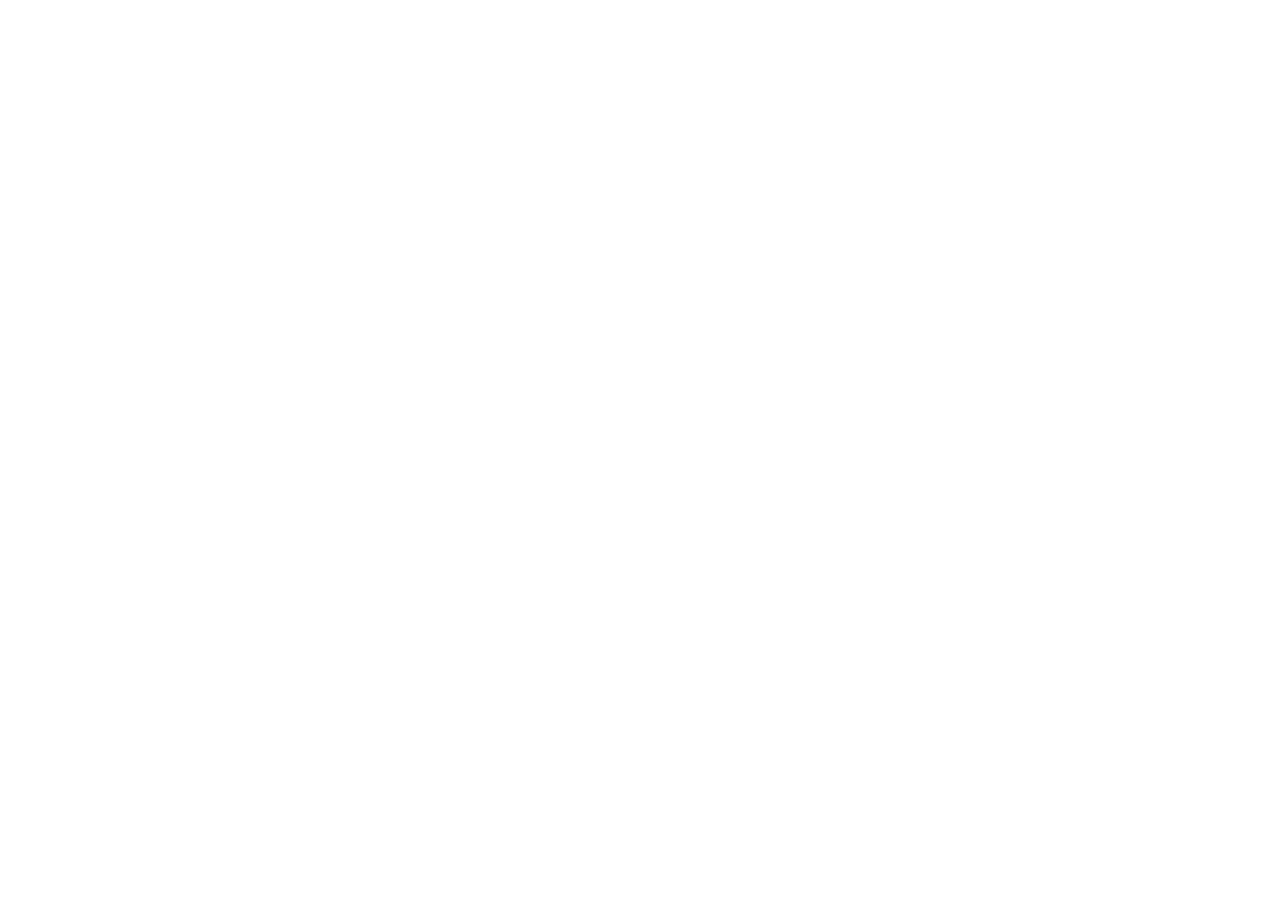
==== index.html @ 9a42b922 "initial commit" ====
<!DOCTYPE html>
<html lang="en">
<head>
    <meta charset="UTF-8">
    <meta name="viewport" content="width=device-width, initial-scale=1.0">
    <title>Document</title>
</head>
<body>
    
</body>
</html>
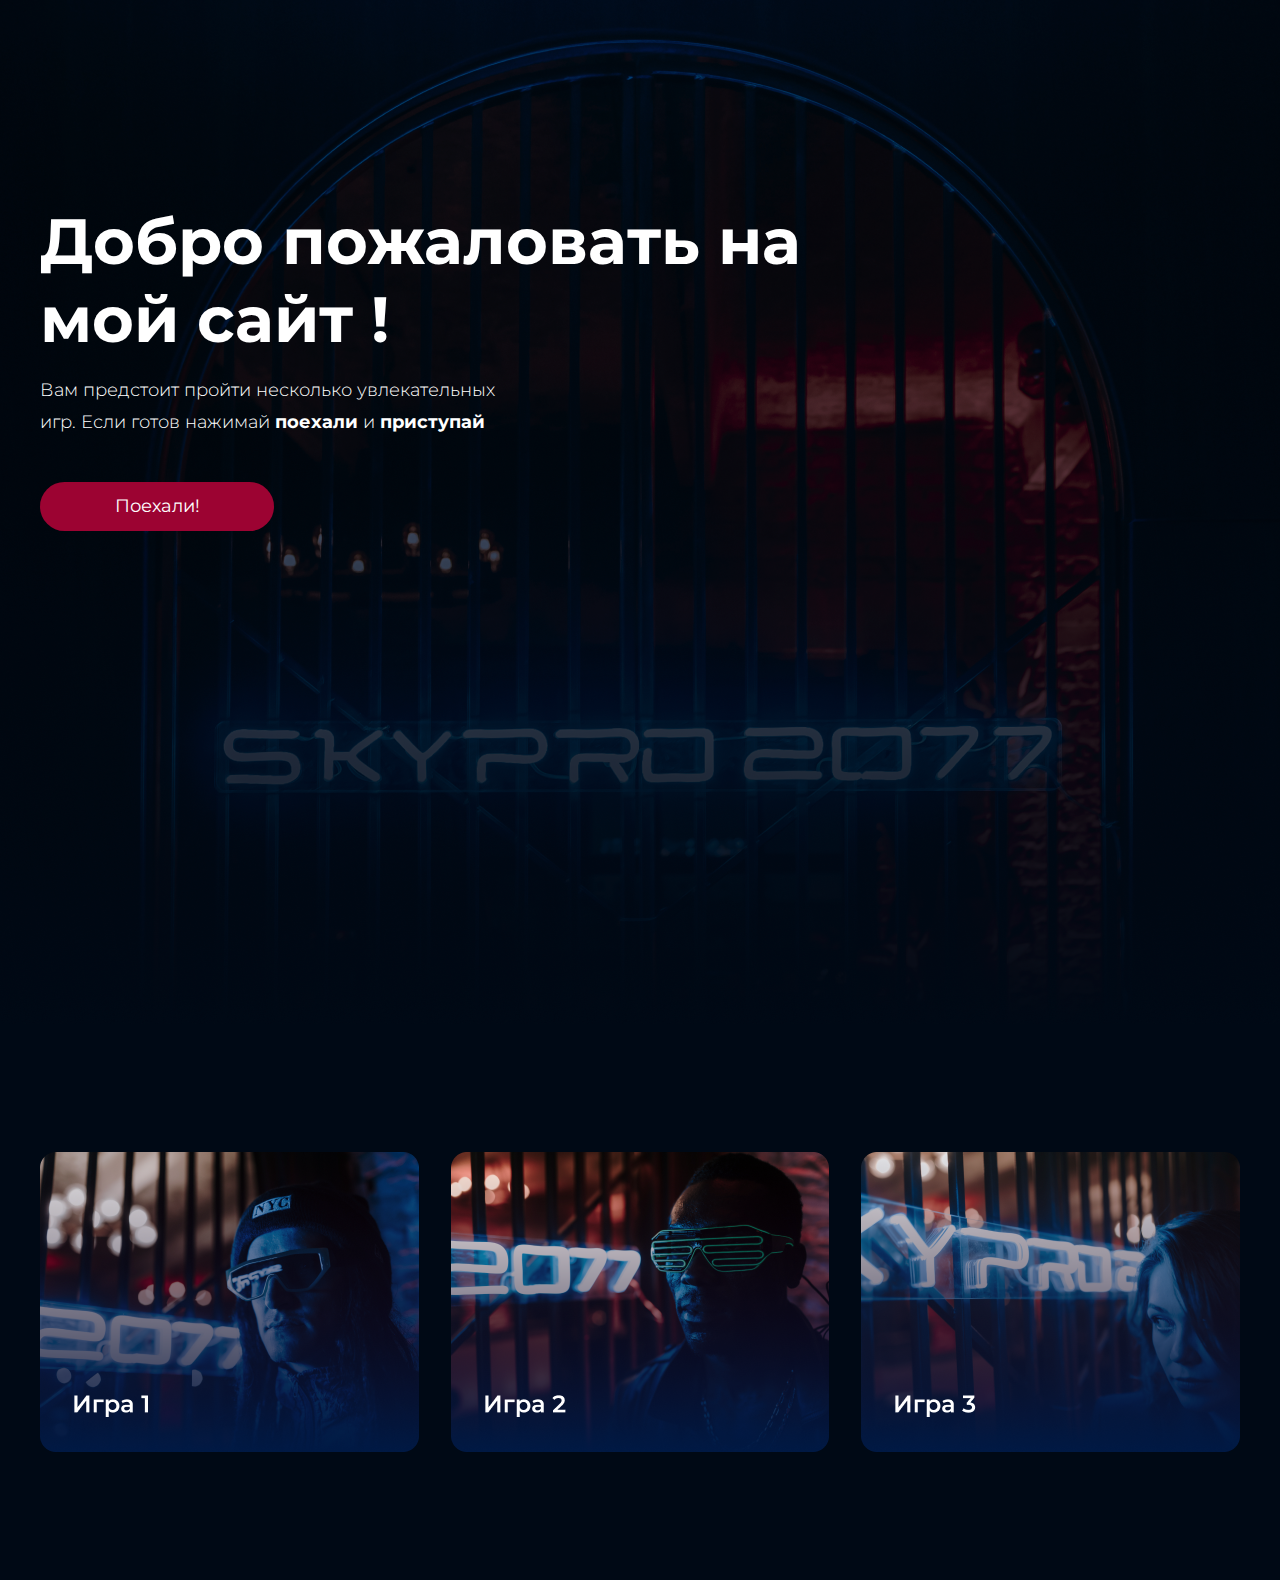
==== commit a0af192f: "hw-1 done!" ====
--- a/index.html
+++ b/index.html
@@ -1,11 +1,28 @@
 <!DOCTYPE html>
 <html lang="en">
+
 <head>
     <meta charset="UTF-8">
     <meta name="viewport" content="width=device-width, initial-scale=1.0">
+    <link rel="stylesheet" href="style.css">
+    <link rel="preconnect" href="https://fonts.googleapis.com">
+    <link rel="preconnect" href="https://fonts.gstatic.com" crossorigin>
+    <link href="https://fonts.googleapis.com/css2?family=Montserrat:wght@300;400;500;700&display=swap" rel="stylesheet">
     <title>Document</title>
 </head>
+
 <body>
-    
+    <div class="header center">
+        <h1 class="header_title">Добро пожаловать на мой сайт !</h1>
+        <h3 class="header_content">Вам предстоит пройти несколько увлекательных игр. Если готов нажимай <span
+                style="font-weight: 700;">поехали</span> и <span style="font-weight: 700;">приступай</span></h3>
+        <button class="header_button">Поехали!</button>
+    </div>
+    <footer class="group center">
+        <a class="group_content" href="#"><img src="Group 1.png" alt="игра1"></a>
+        <a class="group_content" href="#"><img src="Group 2.png" alt="игра2"></a>
+        <a class="group_content" href="#"><img src="Group 3.png" alt="игра3"></a>
+    </footer>
 </body>
+
 </html>--- a/style.css
+++ b/style.css
@@ -0,0 +1,77 @@
+*{
+    margin: 0;
+    padding: 0;
+}
+*{
+    font-family: 'Montserrat', sans-serif;
+}
+.center {
+    padding-left: calc(50% - 600px);
+    padding-right: calc(50% - 600px);
+}
+button {
+    font-family: inherit;
+}
+a {
+    text-decoration: none;
+}
+.header{
+    background-image: url(header1.png);
+    background-repeat: no-repeat;
+    background-position: center;
+    background-size: cover;
+    height: 1024px;
+}
+.header_title{
+    padding-top: 217px;
+    color: #FFF;
+    font-size: 64px;
+    font-style: normal;
+    font-weight: 700;
+    line-height: normal;
+    display: flex;
+    width: 788.778px;
+    height: 125.007px;
+    flex-direction: column;
+    justify-content: center;
+    flex-shrink: 0;
+}
+.header_content{
+    color: #FFF;
+    font-size: 18px;
+    font-style: normal;
+    font-weight: 300;
+    line-height: 32px;
+    padding-top: 32px;
+    width: 481px;
+}
+.header_button{
+    border-radius: 30px;
+    background: #9C0332;
+    box-sizing: border-box;
+    width: 234.063px;
+    height: 48.603px;
+    flex-shrink: 0;
+    border-style: none;
+    color: #FFFFFF;
+    margin-top: 44px;
+    font-size: 18px;
+    font-style: normal;
+    font-weight: 400;
+    line-height: normal;
+    padding-top: 13px;
+    padding-bottom: 13px;
+}
+.group{
+    background-image: url(back2.png);
+    background-repeat: no-repeat;
+    background-position: center;
+    background-size: cover;
+    height: 556px;
+    display: flex;
+    gap: 32px;
+}
+.group_content{
+    margin-top: 128px;
+    margin-bottom: 128px;
+}
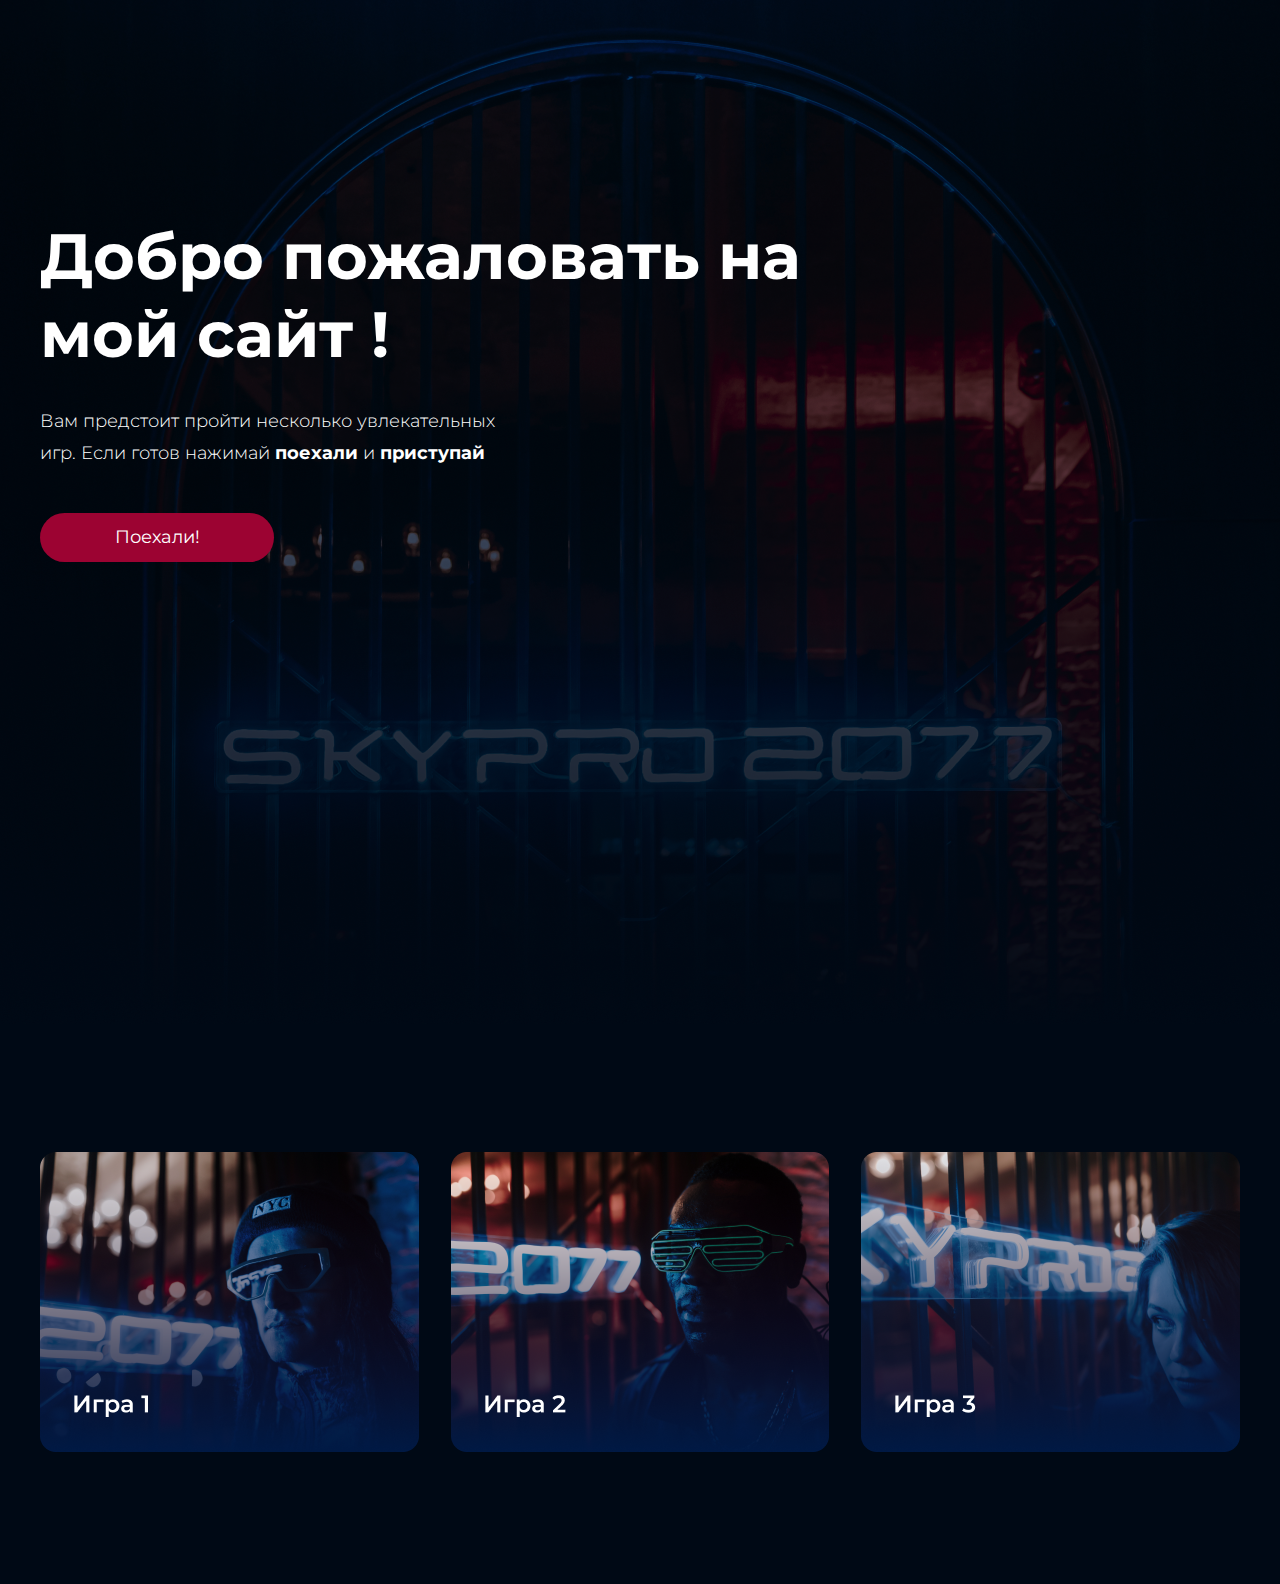
==== commit 828f7625: "hw-3 done" ====
--- a/index.html
+++ b/index.html
@@ -13,16 +13,16 @@
 
 <body>
     <div class="header center">
-        <h1 class="header_title">Добро пожаловать на мой сайт !</h1>
-        <h3 class="header_content">Вам предстоит пройти несколько увлекательных игр. Если готов нажимай <span
+        <h1 class="header__title">Добро пожаловать на мой сайт !</h1>
+        <h3 class="header__content">Вам предстоит пройти несколько увлекательных игр. Если готов нажимай <span
                 style="font-weight: 700;">поехали</span> и <span style="font-weight: 700;">приступай</span></h3>
-        <button class="header_button">Поехали!</button>
+        <button class="header__button">Поехали!</button>
     </div>
-    <footer class="group center">
-        <a class="group_content" href="#"><img src="Group 1.png" alt="игра1"></a>
-        <a class="group_content" href="#"><img src="Group 2.png" alt="игра2"></a>
-        <a class="group_content" href="#"><img src="Group 3.png" alt="игра3"></a>
-    </footer>
+    <div class="group center">
+        <a class="group__game" href="#"><img class="group__img" src="img/Group 1.png" alt="Игра первая"></a>
+        <a class="group__game" href="#"><img class="group__img" src="img/Group 2.png" alt="Игра вторая"></a>
+        <a class="group__game" href="#"><img class="group__img" src="img/Group 3.png" alt="Игра третья"></a>
+    </div>
 </body>
 
 </html>--- a/style.css
+++ b/style.css
@@ -1,77 +1,159 @@
-*{
-    margin: 0;
-    padding: 0;
+* {
+  margin: 0;
+  padding: 0;
 }
-*{
-    font-family: 'Montserrat', sans-serif;
+
+* {
+  font-family: "Montserrat", sans-serif;
 }
+
 .center {
-    padding-left: calc(50% - 600px);
-    padding-right: calc(50% - 600px);
+  padding-left: calc(50% - 600px);
+  padding-right: calc(50% - 600px);
 }
+
 button {
-    font-family: inherit;
+  font-family: inherit;
 }
+
 a {
-    text-decoration: none;
+  text-decoration: none;
 }
-.header{
-    background-image: url(header1.png);
-    background-repeat: no-repeat;
-    background-position: center;
-    background-size: cover;
-    height: 1024px;
+
+@keyframes click {
+  0% {
+    animation-timing-function: ease-out;
+    transform: scale(1);
+    transform-origin: center center;
+  }
+  10% {
+    animation-timing-function: ease-in;
+    transform: scale(0.91);
+  }
+  17% {
+    animation-timing-function: ease-out;
+    transform: scale(0.98);
+  }
+  33% {
+    animation-timing-function: ease-in;
+    transform: scale(0.87);
+  }
+  45% {
+    animation-timing-function: ease-out;
+    transform: scale(1);
+  }
 }
-.header_title{
-    padding-top: 217px;
-    color: #FFF;
-    font-size: 64px;
-    font-style: normal;
+.header {
+  background-image: url(img/header1.png);
+  background-repeat: no-repeat;
+  background-position: center;
+  background-size: cover;
+  height: 1024px;
+}
+.header__title {
+  padding-top: 217px;
+  color: #FFF;
+  font-size: 64px;
+  font-style: normal;
+  font-weight: 700;
+  line-height: normal;
+  display: flex;
+  width: 788.778px;
+  flex-direction: column;
+  justify-content: center;
+  flex-shrink: 0;
+}
+.header__content {
+  color: #FFF;
+  font-size: 18px;
+  font-style: normal;
+  font-weight: 300;
+  line-height: 32px;
+  padding-top: 32px;
+  width: 481px;
+}
+.header__button {
+  border-radius: 30px;
+  background: #9C0332;
+  box-sizing: border-box;
+  width: 234.063px;
+  height: 48.603px;
+  flex-shrink: 0;
+  border-style: none;
+  color: #FFFFFF;
+  margin-top: 44px;
+  font-size: 18px;
+  font-style: normal;
+  font-weight: 400;
+  line-height: normal;
+  padding-top: 13px;
+  padding-bottom: 13px;
+  animation: click 5s ease-out 0s 3 normal forwards;
+  transition: all 0.5s;
+}
+.header__button:hover {
+  transform: scale(1.05);
+}
+
+.group {
+  background-image: url(img/back2.png);
+  background-repeat: no-repeat;
+  background-position: center;
+  background-size: cover;
+  display: flex;
+  gap: 32px;
+  padding-top: 128px;
+  padding-bottom: 128px;
+}
+.group__img {
+  transition: all 0.5s;
+}
+.group__img:hover {
+  transform: scale(1.05);
+}
+
+@media (max-width: 767px) {
+  .center {
+    padding-left: 16px;
+    padding-right: 16px;
+  }
+  .header {
+    display: flex;
+    flex-direction: column;
+    align-items: center;
+    height: 735px;
+  }
+  .header__title {
+    color: rgb(255, 255, 255);
+    font-family: Montserrat;
+    font-size: 32px;
     font-weight: 700;
-    line-height: normal;
+    line-height: 39px;
+    letter-spacing: 0px;
+    text-align: center;
+    width: 343px;
+    padding-top: 238px;
+  }
+  .header__content {
+    color: rgb(255, 255, 255);
+    font-family: Montserrat;
+    font-size: 14px;
+    font-weight: 300;
+    line-height: 22px;
+    letter-spacing: 0px;
+    text-align: center;
+    width: 343px;
+    padding-top: 32px;
+  }
+  .header__button {
+    margin-top: 32px;
+  }
+  .group {
     display: flex;
-    width: 788.778px;
-    height: 125.007px;
     flex-direction: column;
-    justify-content: center;
-    flex-shrink: 0;
-}
-.header_content{
-    color: #FFF;
-    font-size: 18px;
-    font-style: normal;
-    font-weight: 300;
-    line-height: 32px;
-    padding-top: 32px;
-    width: 481px;
-}
-.header_button{
-    border-radius: 30px;
-    background: #9C0332;
-    box-sizing: border-box;
-    width: 234.063px;
-    height: 48.603px;
-    flex-shrink: 0;
-    border-style: none;
-    color: #FFFFFF;
-    margin-top: 44px;
-    font-size: 18px;
-    font-style: normal;
-    font-weight: 400;
-    line-height: normal;
-    padding-top: 13px;
-    padding-bottom: 13px;
-}
-.group{
-    background-image: url(back2.png);
-    background-repeat: no-repeat;
-    background-position: center;
-    background-size: cover;
-    height: 556px;
-    display: flex;
     gap: 32px;
-}
-.group_content{
-    margin-top: 128px;
-    margin-bottom: 128px;
-}
+  }
+  .group__img {
+    width: 343px;
+  }
+}/*# sourceMappingURL=style.css.map */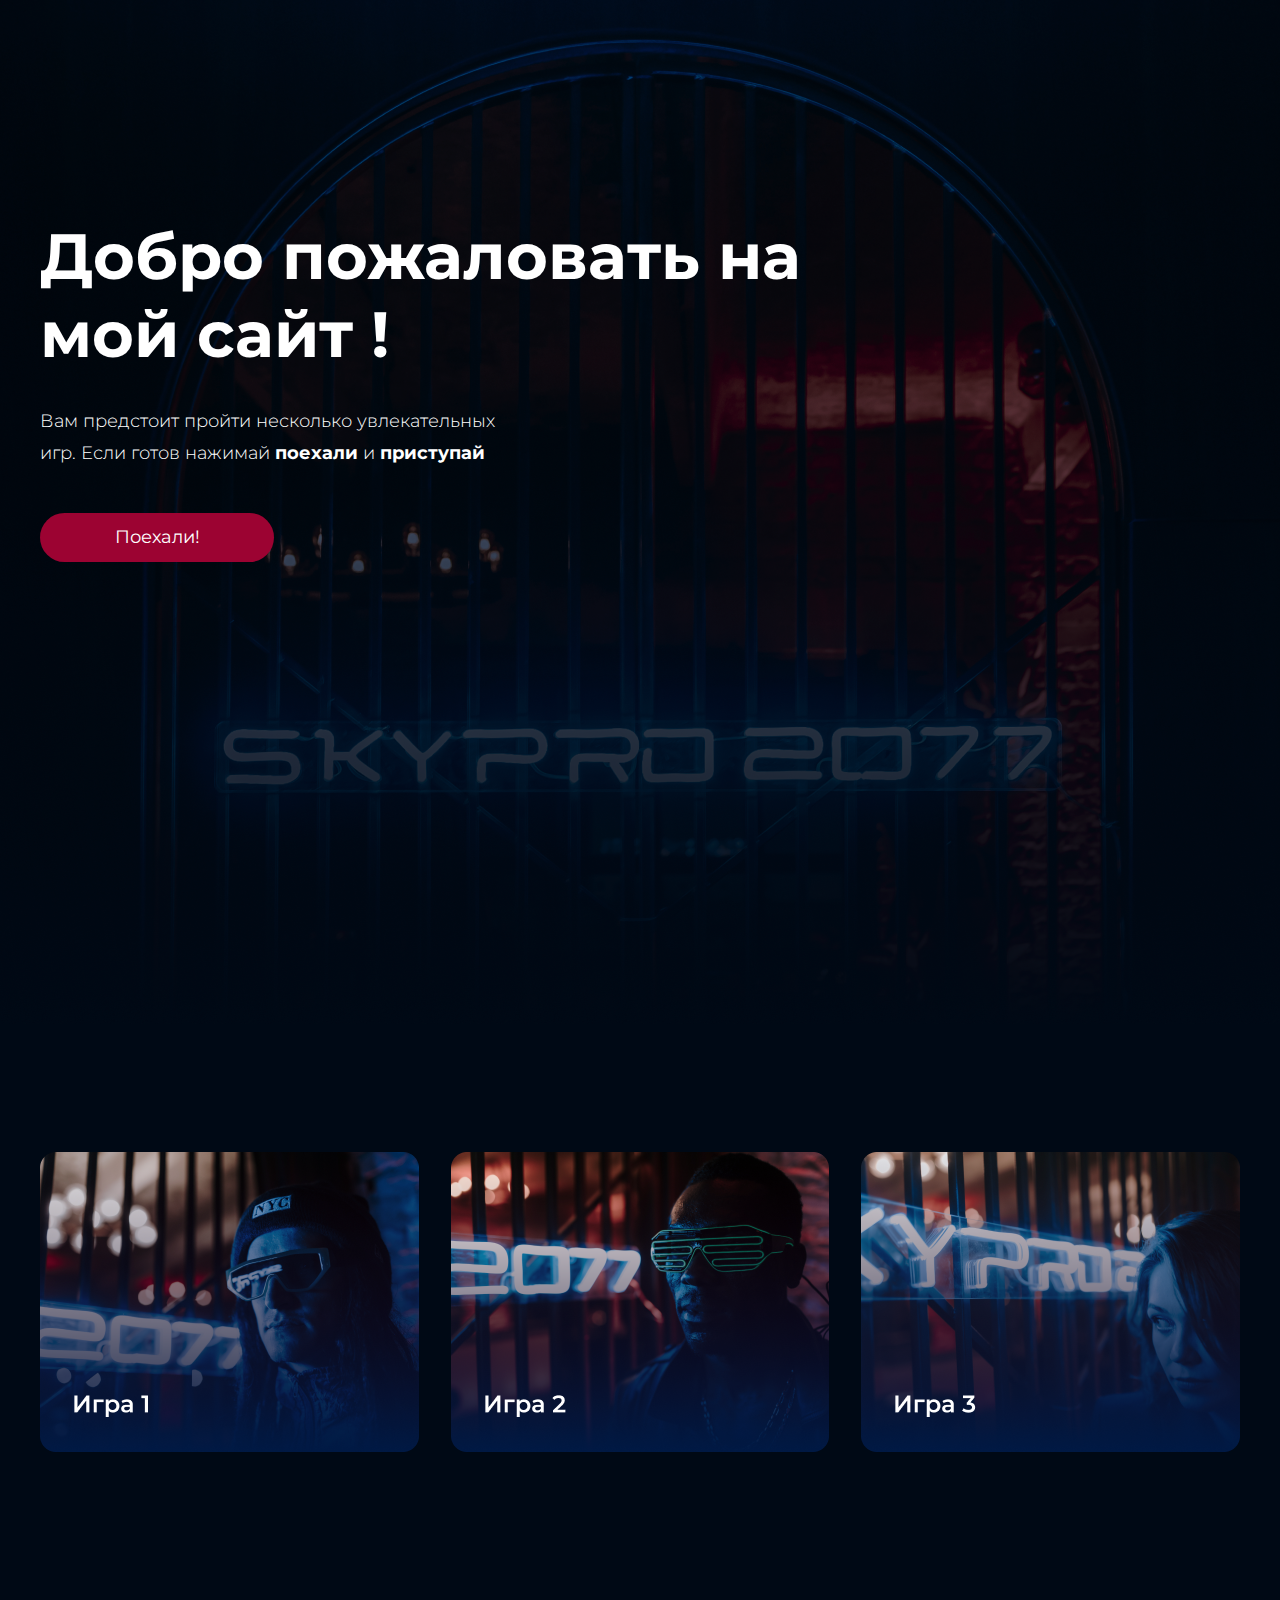
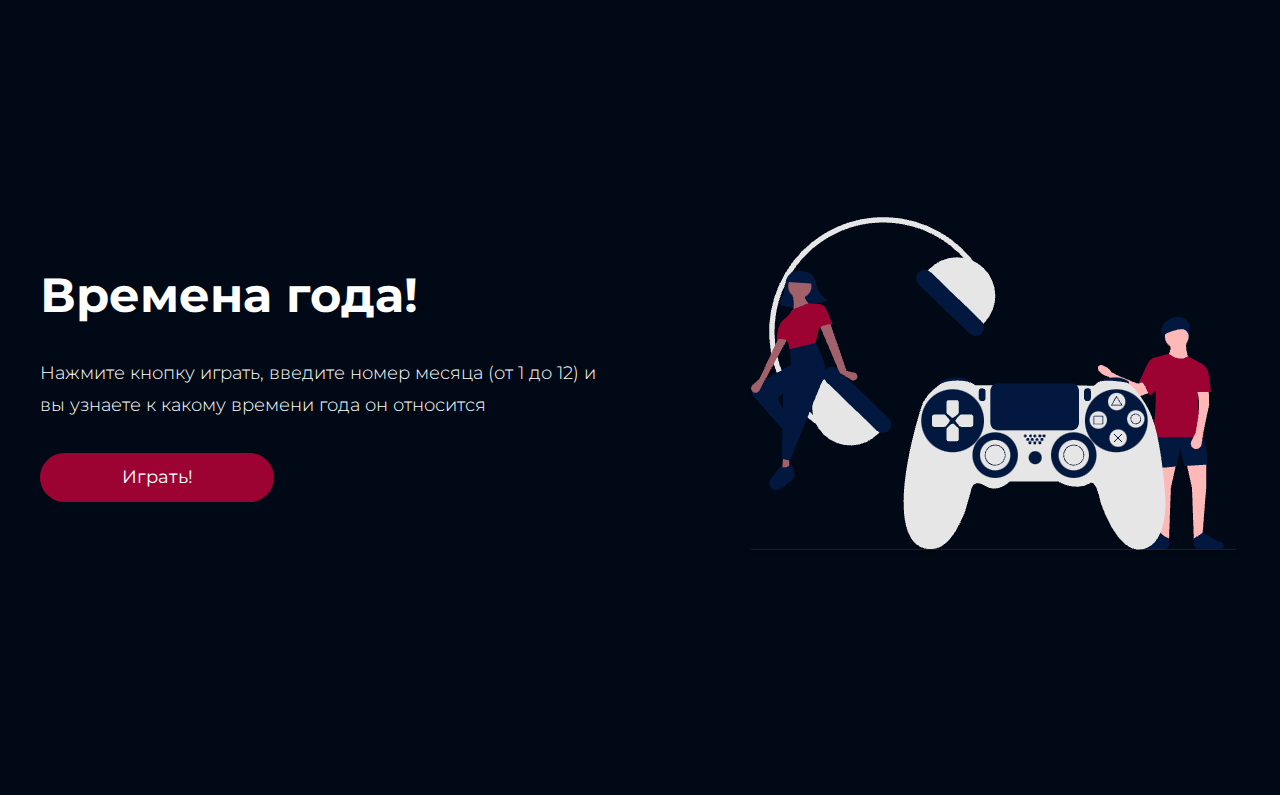
==== commit abaa243c: "hw-5 done" ====
--- a/index.html
+++ b/index.html
@@ -9,6 +9,7 @@
     <link rel="preconnect" href="https://fonts.gstatic.com" crossorigin>
     <link href="https://fonts.googleapis.com/css2?family=Montserrat:wght@300;400;500;700&display=swap" rel="stylesheet">
     <title>Document</title>
+    
 </head>
 
 <body>
@@ -23,6 +24,18 @@
         <a class="group__game" href="#"><img class="group__img" src="img/Group 2.png" alt="Игра вторая"></a>
         <a class="group__game" href="#"><img class="group__img" src="img/Group 3.png" alt="Игра третья"></a>
     </div>
+    <div class="season center">
+        <div class="season__content">
+            <h2 class="season__content_header">Времена года!</h2>
+            <h3 class="season__content_content">Нажмите кнопку играть, введите номер месяца (от 1 до 12) и вы узнаете к какому времени года он относится</h3>
+            <button onclick="gameseasons();" class="season__content_button">Играть!</button>
+        </div>
+        <div class="season__image">
+            <img class="season__image_one" src="img/seasongame.png" alt="Игра: времена года.">
+        </div>
+    </div>
+
+    <script src="script.js"></script>
 </body>
 
 </html>--- a/style.css
+++ b/style.css
@@ -112,6 +112,64 @@
   transform: scale(1.05);
 }
 
+.season {
+  background-image: url(img/seasonback.png);
+  background-repeat: no-repeat;
+  background-position: center;
+  background-size: cover;
+  display: flex;
+  gap: 135px;
+}
+.season__content {
+  display: flex;
+  flex-direction: column;
+  gap: 32px;
+  margin-top: 282px;
+  margin-bottom: 282px;
+}
+.season__content_header {
+  color: rgb(255, 255, 255);
+  font-size: 48px;
+  font-weight: 700;
+  line-height: 59px;
+  letter-spacing: 0px;
+  text-align: left;
+}
+.season__content_content {
+  color: rgb(255, 255, 255);
+  font-size: 18px;
+  font-weight: 300;
+  line-height: 32px;
+  letter-spacing: 0px;
+  text-align: left;
+}
+.season__content_button {
+  border-radius: 30px;
+  background: #9C0332;
+  box-sizing: border-box;
+  width: 234.063px;
+  height: 48.603px;
+  flex-shrink: 0;
+  border-style: none;
+  color: rgb(255, 255, 255);
+  font-family: Montserrat;
+  font-size: 18px;
+  font-weight: 400;
+  line-height: 22px;
+  letter-spacing: 0px;
+  padding-top: 13px;
+  padding-bottom: 13px;
+  animation: click 5s ease-out 0s 3 normal forwards;
+  transition: all 0.5s;
+}
+.season__content_button:hover {
+  transform: scale(1.05);
+}
+.season__image {
+  margin-top: 233px;
+  margin-bottom: 233px;
+}
+
 @media (max-width: 767px) {
   .center {
     padding-left: 16px;
@@ -156,4 +214,37 @@
   .group__img {
     width: 343px;
   }
+  .season {
+    display: flex;
+    flex-direction: column;
+    align-items: center;
+    gap: 64px;
+  }
+  .season__content {
+    display: flex;
+    flex-direction: column;
+    gap: 32px;
+    align-items: center;
+    margin-top: 51px;
+    margin-bottom: 0px;
+  }
+  .season__content_header {
+    font-size: 32px;
+    line-height: 39px;
+    letter-spacing: 0px;
+    text-align: center;
+  }
+  .season__content_content {
+    font-size: 14px;
+    line-height: 22px;
+    letter-spacing: 0px;
+    text-align: center;
+  }
+  .season__image {
+    margin-top: 0px;
+    margin-bottom: 85px;
+  }
+  .season__image_one {
+    width: 344px;
+  }
 }/*# sourceMappingURL=style.css.map */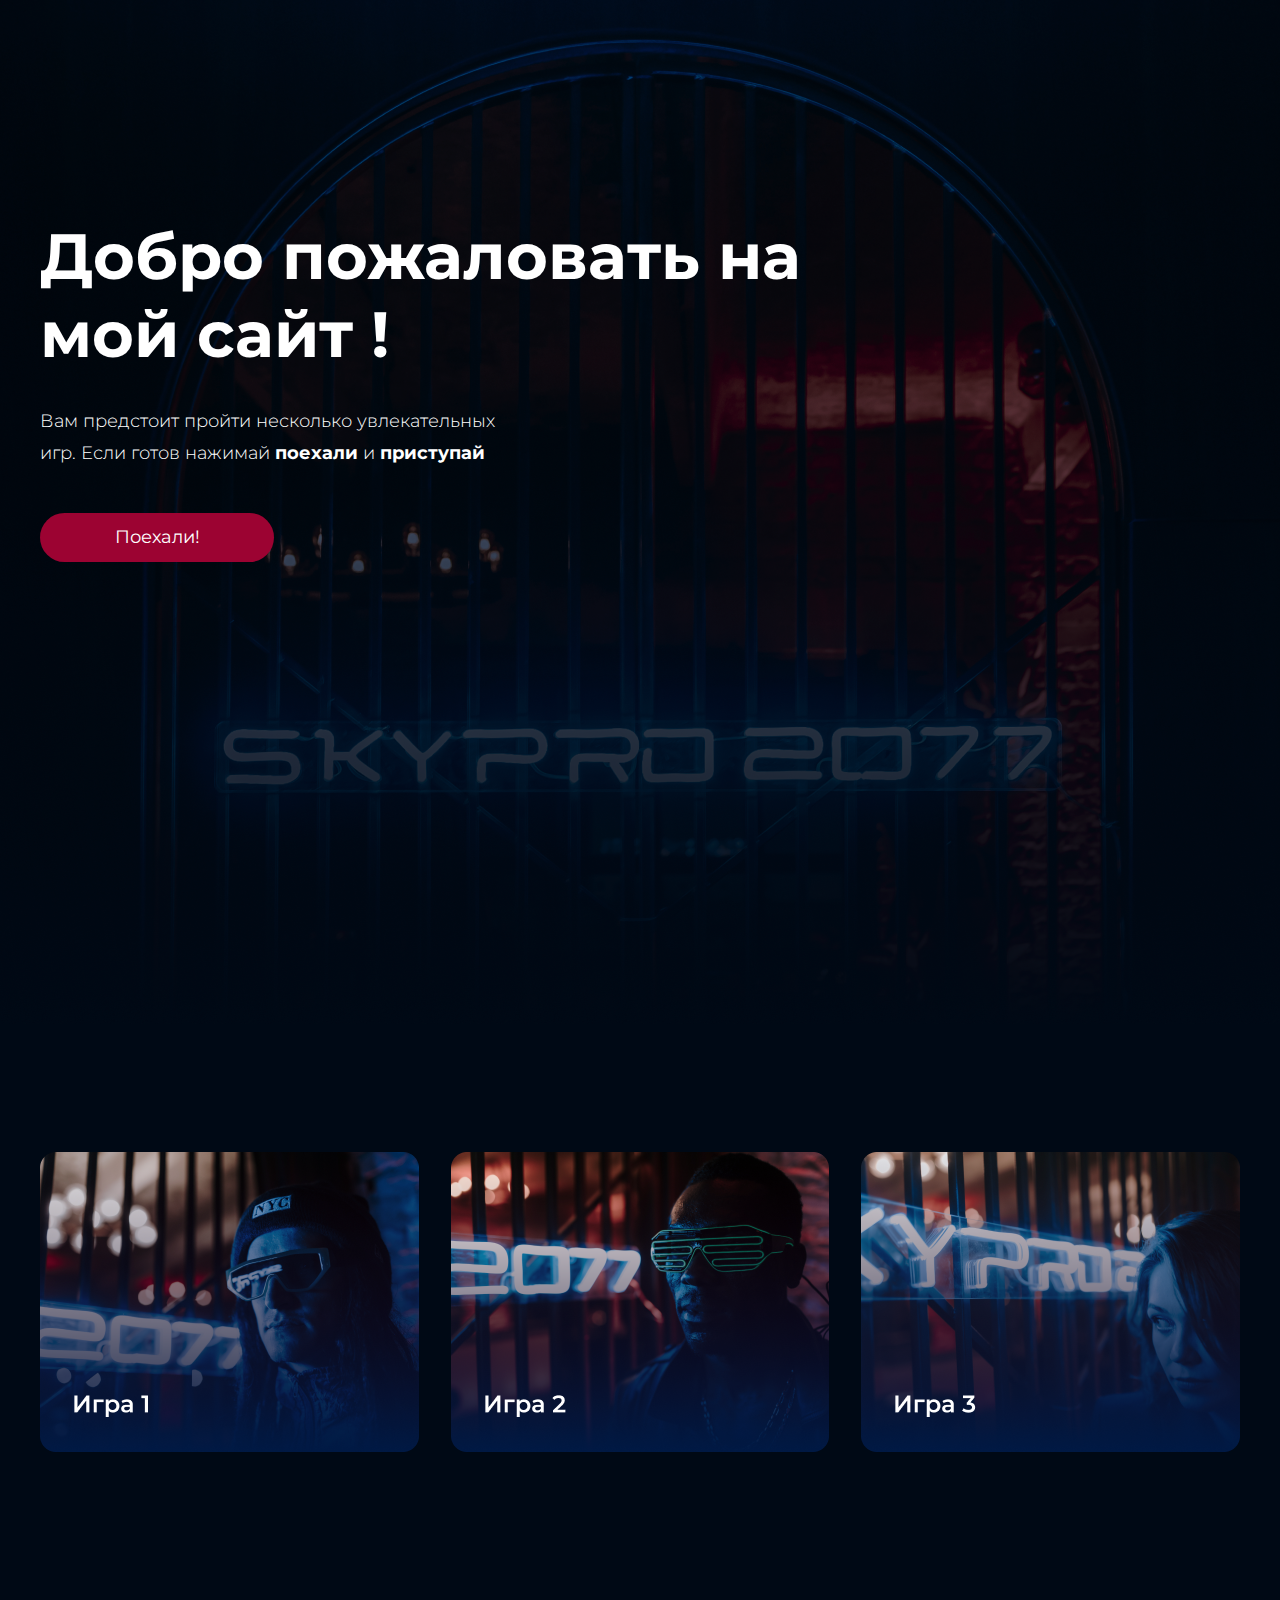
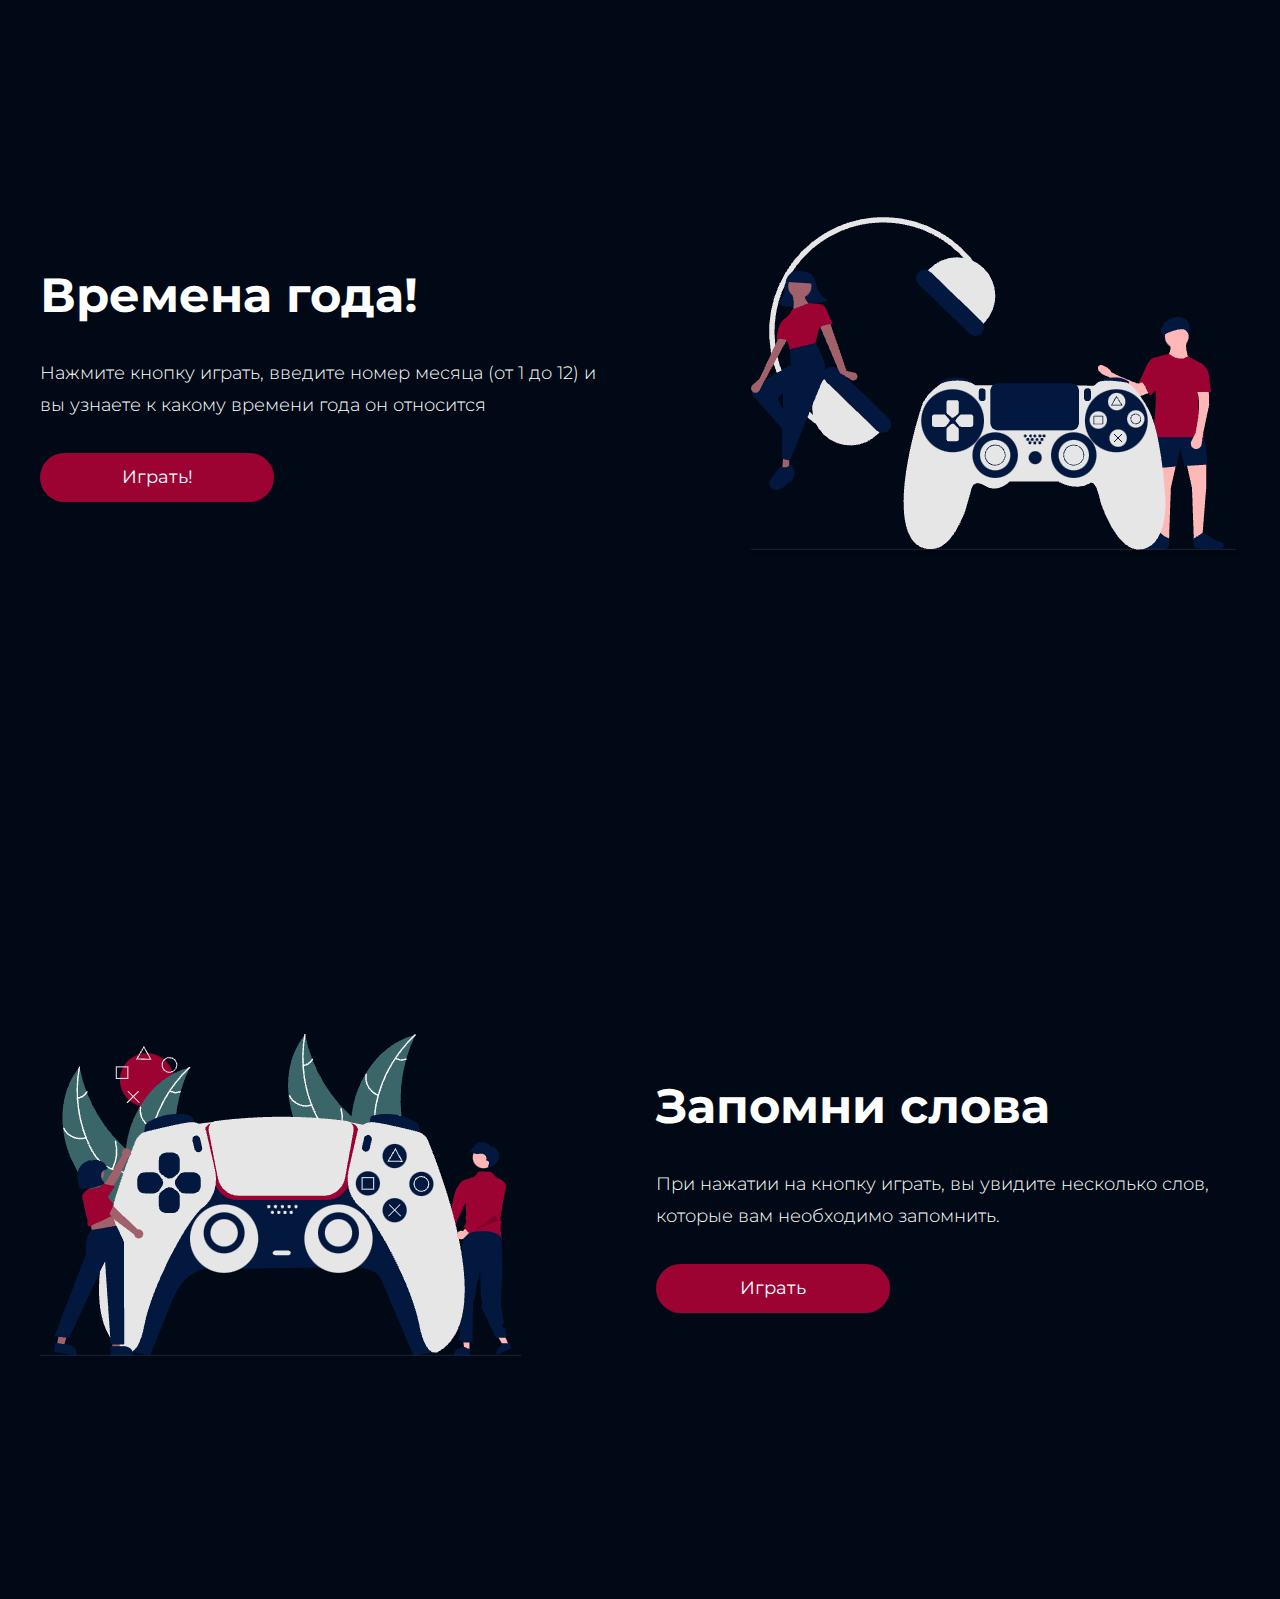
==== commit 50215f18: "hw-7 done" ====
--- a/index.html
+++ b/index.html
@@ -34,6 +34,16 @@
             <img class="season__image_one" src="img/seasongame.png" alt="Игра: времена года.">
         </div>
     </div>
+    <div class="words center">
+        <div class="words__image">
+            <img class="words__image_one" src="img/wordsgame.png" alt="Игра: запомни слова.">
+        </div>
+        <div class="words__content">
+            <h2 class="words__content_header">Запомни слова</h2>
+            <h3 class="words__content_content">При нажатии на кнопку играть, вы увидите несколько слов, которые вам необходимо запомнить.</h3>
+            <button onclick="gamewords();" class="words__content_button">Играть</button>
+        </div>
+    </div>
 
     <script src="script.js"></script>
 </body>
--- a/style.css
+++ b/style.css
@@ -170,6 +170,64 @@
   margin-bottom: 233px;
 }
 
+.words {
+  background-image: url(img/wordsback.png);
+  background-repeat: no-repeat;
+  background-position: center;
+  background-size: cover;
+  display: flex;
+  gap: 135px;
+}
+.words__content {
+  display: flex;
+  flex-direction: column;
+  gap: 32px;
+  margin-top: 282px;
+  margin-bottom: 282px;
+}
+.words__content_header {
+  color: rgb(255, 255, 255);
+  font-size: 48px;
+  font-weight: 700;
+  line-height: 59px;
+  letter-spacing: 0px;
+  text-align: left;
+}
+.words__content_content {
+  color: rgb(255, 255, 255);
+  font-size: 18px;
+  font-weight: 300;
+  line-height: 32px;
+  letter-spacing: 0px;
+  text-align: left;
+}
+.words__content_button {
+  border-radius: 30px;
+  background: #9C0332;
+  box-sizing: border-box;
+  width: 234.063px;
+  height: 48.603px;
+  flex-shrink: 0;
+  border-style: none;
+  color: rgb(255, 255, 255);
+  font-family: Montserrat;
+  font-size: 18px;
+  font-weight: 400;
+  line-height: 22px;
+  letter-spacing: 0px;
+  padding-top: 13px;
+  padding-bottom: 13px;
+  animation: click 5s ease-out 0s 3 normal forwards;
+  transition: all 0.5s;
+}
+.words__content_button:hover {
+  transform: scale(1.05);
+}
+.words__image {
+  margin-top: 239px;
+  margin-bottom: 239px;
+}
+
 @media (max-width: 767px) {
   .center {
     padding-left: 16px;
@@ -247,4 +305,38 @@
   .season__image_one {
     width: 344px;
   }
+  .words {
+    display: flex;
+    flex-direction: column;
+    align-items: center;
+    gap: 64px;
+  }
+  .words__content {
+    display: flex;
+    flex-direction: column;
+    gap: 32px;
+    align-items: center;
+    margin-top: 51px;
+    margin-bottom: 0px;
+  }
+  .words__content_header {
+    font-size: 32px;
+    line-height: 39px;
+    letter-spacing: 0px;
+    text-align: center;
+  }
+  .words__content_content {
+    font-size: 14px;
+    line-height: 22px;
+    letter-spacing: 0px;
+    text-align: center;
+  }
+  .words__image {
+    order: 1;
+    margin-top: 0px;
+    margin-bottom: 90px;
+  }
+  .words__image_one {
+    width: 344px;
+  }
 }/*# sourceMappingURL=style.css.map */